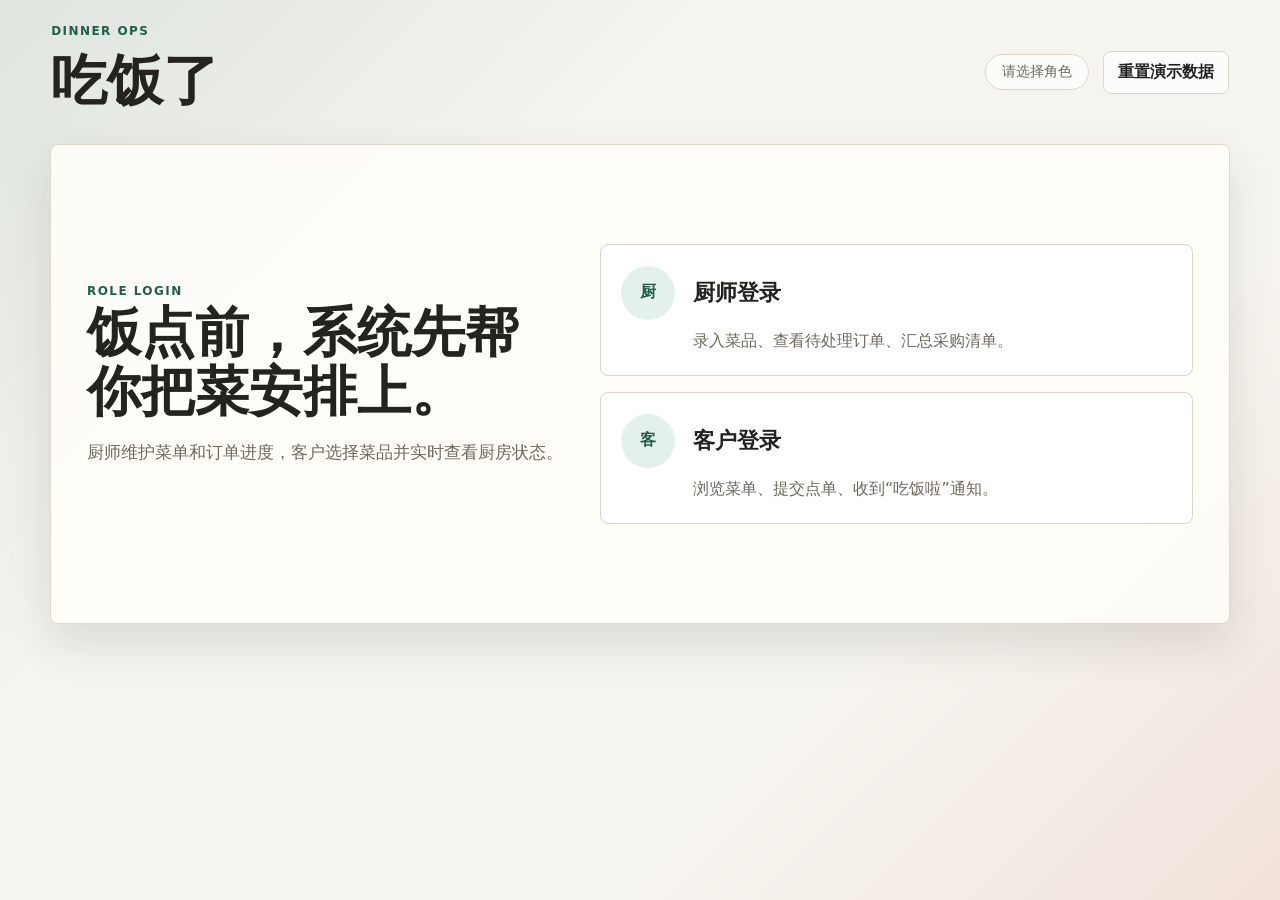
==== index.html @ 7834feff "Build meal ordering web system" ====
<!doctype html>
<html lang="zh-CN">
  <head>
    <meta charset="UTF-8" />
    <meta name="viewport" content="width=device-width, initial-scale=1.0" />
    <title>吃饭了</title>
    <link rel="stylesheet" href="./styles.css" />
  </head>
  <body>
    <header class="topbar">
      <div>
        <p class="eyebrow">Dinner Ops</p>
        <h1>吃饭了</h1>
      </div>
      <div class="session-actions">
        <span id="currentRole" class="role-chip">请选择角色</span>
        <button id="resetDemo" class="ghost-button" type="button">重置演示数据</button>
      </div>
    </header>

    <main class="app-shell">
      <section class="login-panel" id="loginPanel" aria-labelledby="loginTitle">
        <div class="intro">
          <p class="eyebrow">Role Login</p>
          <h2 id="loginTitle">饭点前，系统先帮你把菜安排上。</h2>
          <p>厨师维护菜单和订单进度，客户选择菜品并实时查看厨房状态。</p>
        </div>
        <div class="role-grid">
          <button class="role-card" data-role="chef" type="button">
            <span class="role-icon">厨</span>
            <strong>厨师登录</strong>
            <span>录入菜品、查看待处理订单、汇总采购清单。</span>
          </button>
          <button class="role-card" data-role="customer" type="button">
            <span class="role-icon">客</span>
            <strong>客户登录</strong>
            <span>浏览菜单、提交点单、收到“吃饭啦”通知。</span>
          </button>
        </div>
      </section>

      <section class="workspace hidden" id="chefWorkspace" aria-labelledby="chefTitle">
        <div class="workspace-head">
          <div>
            <p class="eyebrow">Chef Console</p>
            <h2 id="chefTitle">厨房工作台</h2>
          </div>
          <button class="ghost-button" data-action="logout" type="button">切换角色</button>
        </div>

        <div class="dashboard-grid">
          <aside class="side-panel">
            <h3>新增菜品</h3>
            <form id="dishForm" class="dish-form">
              <label>
                菜品名称
                <input name="name" required placeholder="例如：番茄牛腩" />
              </label>
              <label>
                材料清单
                <textarea name="ingredients" required placeholder="番茄、牛腩、土豆、葱姜"></textarea>
              </label>
              <div class="two-col">
                <label>
                  制作时长
                  <input name="minutes" type="number" min="1" required placeholder="35" />
                </label>
                <label>
                  难易程度
                  <select name="difficulty" required>
                    <option value="简单">简单</option>
                    <option value="中等">中等</option>
                    <option value="困难">困难</option>
                  </select>
                </label>
              </div>
              <button class="primary-button" type="submit">保存菜品</button>
            </form>
          </aside>

          <div class="content-stack">
            <section class="panel">
              <div class="panel-title">
                <h3>菜单管理</h3>
                <span id="dishCount"></span>
              </div>
              <div id="chefDishList" class="dish-list"></div>
            </section>

            <section class="panel">
              <div class="panel-title">
                <h3>订单消息</h3>
                <span id="orderCount"></span>
              </div>
              <div id="chefOrderList" class="order-list"></div>
            </section>

            <section class="panel">
              <div class="panel-title">
                <h3>待采购清单</h3>
                <span>来自未完成订单</span>
              </div>
              <div id="shoppingList" class="shopping-list"></div>
            </section>
          </div>
        </div>
      </section>

      <section class="workspace hidden" id="customerWorkspace" aria-labelledby="customerTitle">
        <div class="workspace-head">
          <div>
            <p class="eyebrow">Customer Console</p>
            <h2 id="customerTitle">今日点单</h2>
          </div>
          <button class="ghost-button" data-action="logout" type="button">切换角色</button>
        </div>

        <div class="dashboard-grid customer-grid">
          <section class="panel">
            <div class="panel-title">
              <h3>可点菜单</h3>
              <span>选择喜欢的菜</span>
            </div>
            <div id="customerDishList" class="dish-list menu-grid"></div>
          </section>

          <aside class="side-panel">
            <h3>提交订单</h3>
            <form id="orderForm" class="dish-form">
              <label>
                你的称呼
                <input name="customer" required placeholder="例如：小张" />
              </label>
              <label>
                备注
                <textarea name="note" placeholder="少油少辣、米饭多一点"></textarea>
              </label>
              <div id="selectedDishes" class="selected-dishes">还未选择菜品</div>
              <button class="primary-button" type="submit">下单通知厨师</button>
            </form>
          </aside>
        </div>

        <section class="panel">
          <div class="panel-title">
            <h3>我的订单进度</h3>
            <span id="customerOrderCount"></span>
          </div>
          <div id="customerOrderList" class="order-list"></div>
        </section>
      </section>
    </main>

    <div id="toast" class="toast hidden" role="status" aria-live="polite"></div>

    <script src="./app.js"></script>
  </body>
</html>
---- styles.css ----
:root {
  color-scheme: light;
  --bg: #f6f4ef;
  --surface: #fffefa;
  --surface-strong: #ffffff;
  --ink: #25231f;
  --muted: #6e685d;
  --line: #ddd6c8;
  --primary: #2f7d62;
  --primary-strong: #1f604b;
  --accent: #c94c32;
  --warning: #a26a18;
  --shadow: 0 20px 45px rgba(45, 40, 30, 0.12);
}

* {
  box-sizing: border-box;
}

body {
  margin: 0;
  min-height: 100vh;
  background:
    linear-gradient(135deg, rgba(47, 125, 98, 0.12), transparent 34%),
    linear-gradient(315deg, rgba(201, 76, 50, 0.1), transparent 30%),
    var(--bg);
  color: var(--ink);
  font-family:
    Inter, ui-sans-serif, system-ui, -apple-system, BlinkMacSystemFont, "Segoe UI",
    "Noto Sans SC", sans-serif;
}

button,
input,
textarea,
select {
  font: inherit;
}

button {
  cursor: pointer;
}

.topbar {
  display: flex;
  align-items: center;
  justify-content: space-between;
  gap: 20px;
  padding: 24px clamp(18px, 4vw, 56px);
}

.topbar h1,
.workspace-head h2,
.intro h2 {
  margin: 0;
  letter-spacing: 0;
}

.topbar h1 {
  font-size: clamp(32px, 6vw, 56px);
}

.eyebrow {
  margin: 0 0 6px;
  color: var(--primary-strong);
  font-size: 12px;
  font-weight: 800;
  letter-spacing: 0.12em;
  text-transform: uppercase;
}

.session-actions,
.workspace-head,
.panel-title {
  display: flex;
  align-items: center;
  justify-content: space-between;
  gap: 14px;
}

.role-chip {
  min-width: 104px;
  border: 1px solid var(--line);
  border-radius: 999px;
  padding: 8px 12px;
  background: rgba(255, 255, 255, 0.72);
  color: var(--muted);
  font-size: 14px;
  text-align: center;
}

.app-shell {
  width: min(1180px, calc(100% - 32px));
  margin: 0 auto 48px;
}

.login-panel,
.workspace {
  background: rgba(255, 254, 250, 0.88);
  border: 1px solid rgba(221, 214, 200, 0.92);
  border-radius: 8px;
  box-shadow: var(--shadow);
  padding: clamp(20px, 4vw, 36px);
}

.login-panel {
  display: grid;
  grid-template-columns: minmax(0, 0.9fr) minmax(300px, 1.1fr);
  gap: 28px;
  align-items: center;
  min-height: 480px;
}

.intro h2 {
  max-width: 640px;
  font-size: clamp(30px, 5vw, 54px);
  line-height: 1.08;
}

.intro p:last-child {
  max-width: 540px;
  color: var(--muted);
  font-size: 17px;
  line-height: 1.7;
}

.role-grid {
  display: grid;
  gap: 16px;
}

.role-card {
  display: grid;
  grid-template-columns: 56px 1fr;
  gap: 8px 16px;
  align-items: center;
  width: 100%;
  min-height: 132px;
  border: 1px solid var(--line);
  border-radius: 8px;
  padding: 20px;
  background: var(--surface-strong);
  color: var(--ink);
  text-align: left;
  transition:
    transform 160ms ease,
    border-color 160ms ease,
    box-shadow 160ms ease;
}

.role-card:hover {
  transform: translateY(-2px);
  border-color: rgba(47, 125, 98, 0.45);
  box-shadow: 0 14px 28px rgba(47, 125, 98, 0.12);
}

.role-card strong {
  font-size: 22px;
}

.role-card span:last-child {
  grid-column: 2;
  color: var(--muted);
  line-height: 1.55;
}

.role-icon {
  display: grid;
  place-items: center;
  width: 54px;
  height: 54px;
  border-radius: 50%;
  background: #e4f1ea;
  color: var(--primary-strong);
  font-weight: 900;
}

.hidden {
  display: none !important;
}

.workspace {
  display: grid;
  gap: 22px;
}

.workspace-head h2 {
  font-size: clamp(26px, 4vw, 42px);
}

.dashboard-grid {
  display: grid;
  grid-template-columns: 340px minmax(0, 1fr);
  gap: 18px;
  align-items: start;
}

.customer-grid {
  grid-template-columns: minmax(0, 1fr) 340px;
}

.side-panel,
.panel {
  border: 1px solid var(--line);
  border-radius: 8px;
  background: var(--surface-strong);
  padding: 18px;
}

.side-panel {
  position: sticky;
  top: 16px;
}

h3 {
  margin: 0;
  font-size: 20px;
}

.panel-title {
  margin-bottom: 14px;
}

.panel-title span {
  color: var(--muted);
  font-size: 14px;
}

.content-stack {
  display: grid;
  gap: 18px;
}

.dish-form {
  display: grid;
  gap: 14px;
  margin-top: 16px;
}

label {
  display: grid;
  gap: 7px;
  color: var(--muted);
  font-size: 14px;
  font-weight: 700;
}

input,
textarea,
select {
  width: 100%;
  border: 1px solid var(--line);
  border-radius: 8px;
  padding: 11px 12px;
  background: #fffdfa;
  color: var(--ink);
  outline: none;
}

textarea {
  min-height: 92px;
  resize: vertical;
}

input:focus,
textarea:focus,
select:focus {
  border-color: var(--primary);
  box-shadow: 0 0 0 3px rgba(47, 125, 98, 0.14);
}

.two-col {
  display: grid;
  grid-template-columns: 1fr 1fr;
  gap: 12px;
}

.primary-button,
.ghost-button,
.status-button {
  border: 0;
  border-radius: 8px;
  min-height: 42px;
  padding: 10px 14px;
  font-weight: 800;
}

.primary-button {
  background: var(--primary);
  color: white;
}

.primary-button:hover {
  background: var(--primary-strong);
}

.ghost-button {
  border: 1px solid var(--line);
  background: rgba(255, 255, 255, 0.74);
  color: var(--ink);
}

.ghost-button:hover {
  border-color: var(--primary);
  color: var(--primary-strong);
}

.dish-list,
.order-list,
.shopping-list {
  display: grid;
  gap: 12px;
}

.menu-grid {
  grid-template-columns: repeat(auto-fit, minmax(220px, 1fr));
}

.dish-item,
.order-item,
.shopping-item {
  border: 1px solid #e9e2d6;
  border-radius: 8px;
  padding: 14px;
  background: #fffdf8;
}

.dish-item.selected {
  border-color: var(--primary);
  box-shadow: inset 0 0 0 2px rgba(47, 125, 98, 0.14);
}

.item-head {
  display: flex;
  justify-content: space-between;
  gap: 12px;
  align-items: start;
}

.item-head strong {
  font-size: 18px;
}

.meta-row {
  display: flex;
  flex-wrap: wrap;
  gap: 8px;
  margin: 10px 0;
}

.tag {
  border-radius: 999px;
  padding: 5px 9px;
  background: #edf3ef;
  color: var(--primary-strong);
  font-size: 12px;
  font-weight: 800;
}

.tag.warning {
  background: #fff2dc;
  color: var(--warning);
}

.muted {
  color: var(--muted);
  line-height: 1.55;
}

.inline-actions {
  display: flex;
  flex-wrap: wrap;
  gap: 8px;
  margin-top: 12px;
}

.status-button {
  background: #f2eee6;
  color: var(--ink);
}

.status-button.active,
.status-button:hover {
  background: var(--accent);
  color: white;
}

.delete-button {
  border: 0;
  background: transparent;
  color: var(--accent);
  font-weight: 800;
}

.selected-dishes {
  min-height: 48px;
  border: 1px dashed var(--line);
  border-radius: 8px;
  padding: 12px;
  color: var(--muted);
}

.progress {
  display: grid;
  grid-template-columns: repeat(4, 1fr);
  gap: 6px;
  margin-top: 12px;
}

.progress span {
  min-height: 8px;
  border-radius: 999px;
  background: #e7dfd1;
}

.progress span.done {
  background: var(--primary);
}

.toast {
  position: fixed;
  right: 18px;
  bottom: 18px;
  max-width: min(420px, calc(100% - 36px));
  border-radius: 8px;
  padding: 14px 16px;
  background: var(--ink);
  color: white;
  box-shadow: var(--shadow);
  font-weight: 800;
}

.empty {
  border: 1px dashed var(--line);
  border-radius: 8px;
  padding: 18px;
  color: var(--muted);
  text-align: center;
}

@media (max-width: 860px) {
  .topbar,
  .session-actions,
  .workspace-head {
    align-items: flex-start;
    flex-direction: column;
  }

  .login-panel,
  .dashboard-grid,
  .customer-grid {
    grid-template-columns: 1fr;
  }

  .side-panel {
    position: static;
  }

  .menu-grid {
    grid-template-columns: 1fr;
  }
}

@media (max-width: 560px) {
  .role-card {
    grid-template-columns: 1fr;
  }

  .role-card span:last-child {
    grid-column: 1;
  }

  .two-col,
  .progress {
    grid-template-columns: 1fr;
  }
}
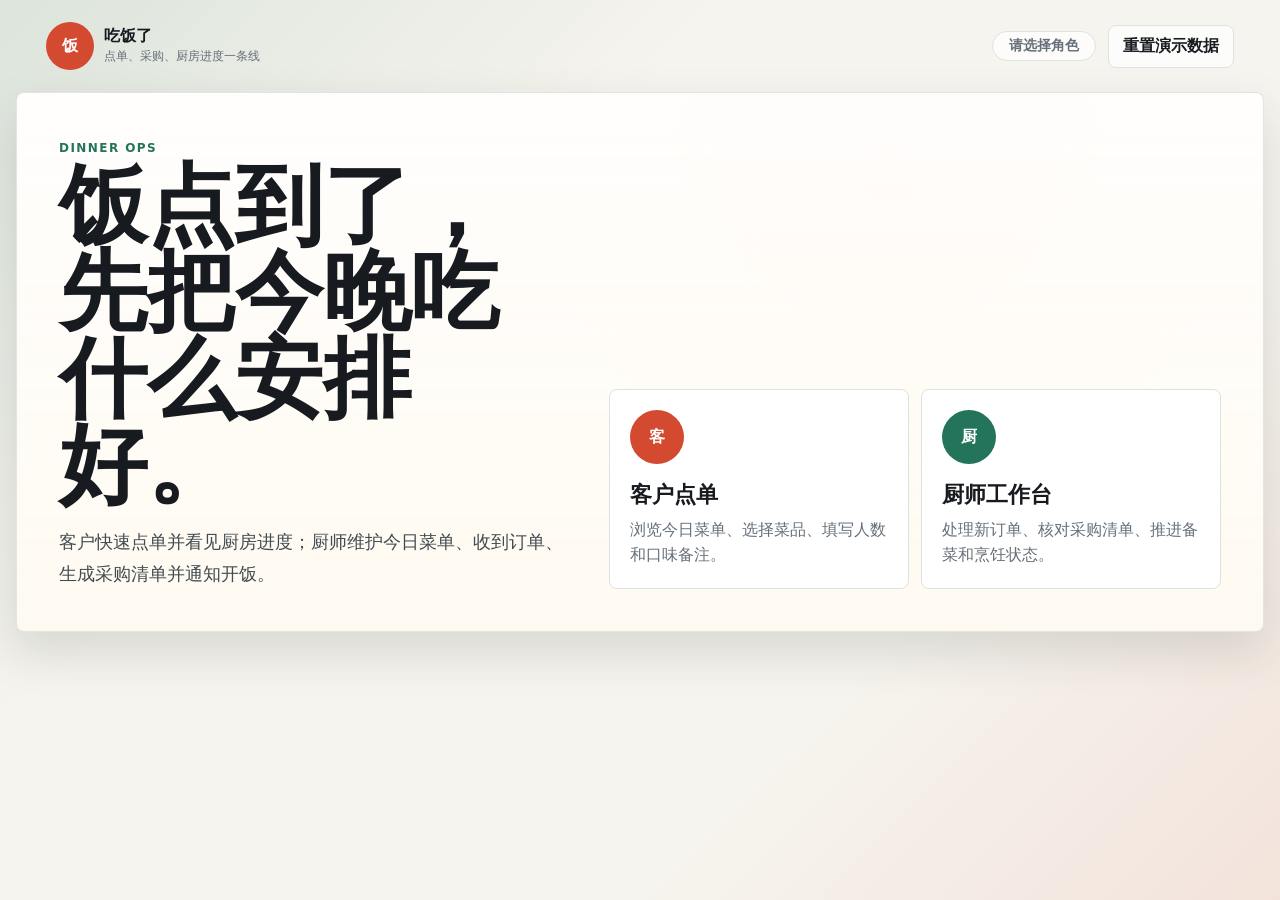
==== commit c9a0d8e5: "Implement meal ordering MVP" ====
--- a/index.html
+++ b/index.html
@@ -8,9 +8,12 @@
   </head>
   <body>
     <header class="topbar">
-      <div>
-        <p class="eyebrow">Dinner Ops</p>
-        <h1>吃饭了</h1>
+      <div class="brand">
+        <div class="logo" aria-hidden="true">饭</div>
+        <div>
+          <strong>吃饭了</strong>
+          <span>点单、采购、厨房进度一条线</span>
+        </div>
       </div>
       <div class="session-actions">
         <span id="currentRole" class="role-chip">请选择角色</span>
@@ -20,134 +23,209 @@
 
     <main class="app-shell">
       <section class="login-panel" id="loginPanel" aria-labelledby="loginTitle">
-        <div class="intro">
-          <p class="eyebrow">Role Login</p>
-          <h2 id="loginTitle">饭点前，系统先帮你把菜安排上。</h2>
-          <p>厨师维护菜单和订单进度，客户选择菜品并实时查看厨房状态。</p>
+        <div class="cover-copy">
+          <p class="eyebrow">Dinner Ops</p>
+          <h1 id="loginTitle">饭点到了，先把今晚吃什么安排好。</h1>
+          <p>
+            客户快速点单并看见厨房进度；厨师维护今日菜单、收到订单、生成采购清单并通知开饭。
+          </p>
         </div>
         <div class="role-grid">
-          <button class="role-card" data-role="chef" type="button">
-            <span class="role-icon">厨</span>
-            <strong>厨师登录</strong>
-            <span>录入菜品、查看待处理订单、汇总采购清单。</span>
-          </button>
           <button class="role-card" data-role="customer" type="button">
             <span class="role-icon">客</span>
-            <strong>客户登录</strong>
-            <span>浏览菜单、提交点单、收到“吃饭啦”通知。</span>
+            <strong>客户点单</strong>
+            <span>浏览今日菜单、选择菜品、填写人数和口味备注。</span>
           </button>
+          <button class="role-card" data-role="chef" type="button">
+            <span class="role-icon chef">厨</span>
+            <strong>厨师工作台</strong>
+            <span>处理新订单、核对采购清单、推进备菜和烹饪状态。</span>
+          </button>
         </div>
       </section>
 
-      <section class="workspace hidden" id="chefWorkspace" aria-labelledby="chefTitle">
-        <div class="workspace-head">
-          <div>
-            <p class="eyebrow">Chef Console</p>
-            <h2 id="chefTitle">厨房工作台</h2>
-          </div>
-          <button class="ghost-button" data-action="logout" type="button">切换角色</button>
-        </div>
-
-        <div class="dashboard-grid">
-          <aside class="side-panel">
-            <h3>新增菜品</h3>
-            <form id="dishForm" class="dish-form">
-              <label>
-                菜品名称
-                <input name="name" required placeholder="例如：番茄牛腩" />
-              </label>
-              <label>
-                材料清单
-                <textarea name="ingredients" required placeholder="番茄、牛腩、土豆、葱姜"></textarea>
-              </label>
-              <div class="two-col">
+      <section class="workspace customer-workspace hidden" id="customerWorkspace" aria-labelledby="customerTitle">
+        <div class="phone-frame">
+          <div class="phone-screen">
+            <div class="mobile-status"><span>18:05</span><span>5G 100%</span></div>
+            <div class="app-top">
+              <div class="brand compact">
+                <div class="logo" aria-hidden="true">饭</div>
+                <div>
+                  <strong id="customerTitle">吃饭了</strong>
+                  <span id="customerSubtitle">今日菜单准备中</span>
+                </div>
+              </div>
+              <button class="icon-button" data-action="logout" type="button" aria-label="切换角色">↔</button>
+            </div>
+
+            <section class="hero-panel">
+              <h2>饭点到了，先选想吃的菜。</h2>
+              <div class="hero-row">
+                <span id="customerEta">下单后厨师会同步采购和制作进度</span>
+                <button class="light-button" type="button" data-scroll-orders>看进度</button>
+              </div>
+            </section>
+
+            <nav id="categoryTabs" class="tabs" aria-label="菜品分类"></nav>
+            <div id="customerDishList" class="dish-list customer-menu"></div>
+
+            <aside class="order-sheet" aria-labelledby="orderSheetTitle">
+              <div class="sheet-grip" aria-hidden="true"></div>
+              <h3 id="orderSheetTitle">确认点单</h3>
+              <form id="orderForm" class="form-stack">
                 <label>
-                  制作时长
-                  <input name="minutes" type="number" min="1" required placeholder="35" />
+                  你的称呼
+                  <input name="customer" required placeholder="例如：小张" />
                 </label>
                 <label>
-                  难易程度
-                  <select name="difficulty" required>
-                    <option value="简单">简单</option>
-                    <option value="中等">中等</option>
-                    <option value="困难">困难</option>
-                  </select>
+                  用餐人数
+                  <input name="people" type="number" min="1" max="20" value="2" required />
                 </label>
-              </div>
-              <button class="primary-button" type="submit">保存菜品</button>
-            </form>
-          </aside>
-
-          <div class="content-stack">
-            <section class="panel">
-              <div class="panel-title">
-                <h3>菜单管理</h3>
-                <span id="dishCount"></span>
-              </div>
-              <div id="chefDishList" class="dish-list"></div>
-            </section>
-
-            <section class="panel">
-              <div class="panel-title">
-                <h3>订单消息</h3>
-                <span id="orderCount"></span>
-              </div>
-              <div id="chefOrderList" class="order-list"></div>
-            </section>
-
-            <section class="panel">
-              <div class="panel-title">
-                <h3>待采购清单</h3>
-                <span>来自未完成订单</span>
-              </div>
-              <div id="shoppingList" class="shopping-list"></div>
+                <label>
+                  口味备注
+                  <textarea name="note" placeholder="少油少辣、米饭多一点"></textarea>
+                </label>
+                <div id="selectedDishes" class="selected-dishes">还未选择菜品</div>
+                <button class="cta-button" type="submit">下单通知厨师</button>
+              </form>
+            </aside>
+
+            <section class="progress-section" id="customerOrders">
+              <div class="section-title">
+                <div>
+                  <p class="eyebrow">Order Status</p>
+                  <h3>我的订单进度</h3>
+                </div>
+                <span id="customerOrderCount" class="tag">0 单</span>
+              </div>
+              <div id="customerOrderList" class="order-list"></div>
             </section>
           </div>
         </div>
       </section>
 
-      <section class="workspace hidden" id="customerWorkspace" aria-labelledby="customerTitle">
-        <div class="workspace-head">
-          <div>
-            <p class="eyebrow">Customer Console</p>
-            <h2 id="customerTitle">今日点单</h2>
+      <section class="workspace chef-workspace hidden" id="chefWorkspace" aria-labelledby="chefTitle">
+        <div class="desktop-app">
+          <div class="desktop-top">
+            <div class="brand">
+              <div class="logo chef" aria-hidden="true">厨</div>
+              <div>
+                <strong id="chefTitle">厨房工作台</strong>
+                <span>晚饭档 18:00 - 20:00</span>
+              </div>
+            </div>
+            <div class="session-actions">
+              <span id="chefActiveCount" class="tag">0 个订单进行中</span>
+              <button class="ghost-button" data-action="logout" type="button">切换角色</button>
+            </div>
           </div>
-          <button class="ghost-button" data-action="logout" type="button">切换角色</button>
-        </div>
-
-        <div class="dashboard-grid customer-grid">
-          <section class="panel">
-            <div class="panel-title">
-              <h3>可点菜单</h3>
-              <span>选择喜欢的菜</span>
-            </div>
-            <div id="customerDishList" class="dish-list menu-grid"></div>
-          </section>
-
-          <aside class="side-panel">
-            <h3>提交订单</h3>
-            <form id="orderForm" class="dish-form">
-              <label>
-                你的称呼
-                <input name="customer" required placeholder="例如：小张" />
-              </label>
-              <label>
-                备注
-                <textarea name="note" placeholder="少油少辣、米饭多一点"></textarea>
-              </label>
-              <div id="selectedDishes" class="selected-dishes">还未选择菜品</div>
-              <button class="primary-button" type="submit">下单通知厨师</button>
-            </form>
-          </aside>
-        </div>
-
-        <section class="panel">
-          <div class="panel-title">
-            <h3>我的订单进度</h3>
-            <span id="customerOrderCount"></span>
+
+          <div class="desktop-body">
+            <aside class="sidebar">
+              <p class="eyebrow">Chef Console</p>
+              <nav class="nav" aria-label="厨师导航">
+                <a class="nav-item active" href="#chefOrders"><span>单</span>订单看板</a>
+                <a class="nav-item" href="#chefShopping"><span>购</span>采购清单</a>
+                <a class="nav-item" href="#chefMenu"><span>菜</span>菜单管理</a>
+              </nav>
+            </aside>
+
+            <div class="workarea">
+              <section class="metrics" aria-label="厨房概览">
+                <div class="metric"><span>新订单</span><strong id="newOrderMetric">0</strong></div>
+                <div class="metric"><span>待采购材料</span><strong id="shoppingMetric">0</strong></div>
+                <div class="metric"><span>今日可点</span><strong id="availableDishMetric">0</strong></div>
+              </section>
+
+              <section id="chefOrders" class="panel-block">
+                <div class="section-title">
+                  <div>
+                    <p class="eyebrow">Orders</p>
+                    <h3>订单看板</h3>
+                  </div>
+                  <span id="orderCount" class="tag">0 单</span>
+                </div>
+                <div id="chefOrderLanes" class="kanban"></div>
+              </section>
+
+              <section id="chefShopping" class="panel-block">
+                <div class="section-title">
+                  <div>
+                    <p class="eyebrow">Shopping</p>
+                    <h3>待采购清单</h3>
+                  </div>
+                  <span class="tag warning">来自未完成订单</span>
+                </div>
+                <div id="shoppingList" class="shopping-list"></div>
+              </section>
+
+              <section id="chefMenu" class="split panel-block">
+                <div>
+                  <div class="section-title">
+                    <div>
+                      <p class="eyebrow">Menu</p>
+                      <h3>菜单管理</h3>
+                    </div>
+                    <span id="dishCount" class="tag">0 道菜</span>
+                  </div>
+                  <div id="chefDishList" class="menu-admin-list"></div>
+                </div>
+
+                <aside class="editor-panel">
+                  <h3 id="dishFormTitle">新增菜品</h3>
+                  <form id="dishForm" class="form-stack">
+                    <input name="id" type="hidden" />
+                    <label>
+                      菜品名称
+                      <input name="name" required placeholder="例如：番茄牛腩" />
+                    </label>
+                    <label>
+                      分类
+                      <select name="category" required>
+                        <option value="推荐">推荐</option>
+                        <option value="家常菜">家常菜</option>
+                        <option value="快手菜">快手菜</option>
+                        <option value="汤">汤</option>
+                        <option value="主食">主食</option>
+                      </select>
+                    </label>
+                    <label>
+                      菜品描述
+                      <textarea name="description" required placeholder="适合几人、口味特点、注意事项"></textarea>
+                    </label>
+                    <label>
+                      材料清单
+                      <textarea name="ingredients" required placeholder="番茄 x2 个&#10;牛腩 x500 g&#10;土豆 x1 个"></textarea>
+                    </label>
+                    <div class="two-col">
+                      <label>
+                        制作时长
+                        <input name="minutes" type="number" min="1" required placeholder="35" />
+                      </label>
+                      <label>
+                        难易程度
+                        <select name="difficulty" required>
+                          <option value="简单">简单</option>
+                          <option value="中等">中等</option>
+                          <option value="复杂">复杂</option>
+                        </select>
+                      </label>
+                    </div>
+                    <label class="checkbox-row">
+                      <input name="availableToday" type="checkbox" checked />
+                      今日可点
+                    </label>
+                    <div class="inline-actions">
+                      <button class="primary-button" type="submit">保存菜品</button>
+                      <button id="cancelEditDish" class="ghost-button" type="button">取消编辑</button>
+                    </div>
+                  </form>
+                </aside>
+              </section>
+            </div>
           </div>
-          <div id="customerOrderList" class="order-list"></div>
-        </section>
+        </div>
       </section>
     </main>
 
--- a/styles.css
+++ b/styles.css
@@ -1,29 +1,40 @@
 :root {
   color-scheme: light;
-  --bg: #f6f4ef;
-  --surface: #fffefa;
-  --surface-strong: #ffffff;
-  --ink: #25231f;
-  --muted: #6e685d;
-  --line: #ddd6c8;
-  --primary: #2f7d62;
-  --primary-strong: #1f604b;
-  --accent: #c94c32;
-  --warning: #a26a18;
-  --shadow: 0 20px 45px rgba(45, 40, 30, 0.12);
+  --ink: #171b1f;
+  --muted: #66707a;
+  --subtle: #8b949e;
+  --paper: #fffaf1;
+  --surface: #ffffff;
+  --wash: #f3f7f4;
+  --line: #dde4df;
+  --green: #23745a;
+  --green-strong: #195844;
+  --green-soft: #dff0e8;
+  --tomato: #d34a31;
+  --tomato-soft: #ffe4dc;
+  --amber: #cc8a1d;
+  --amber-soft: #fff0cf;
+  --blue: #386b9f;
+  --blue-soft: #e3eef9;
+  --shadow: 0 20px 48px rgba(31, 45, 38, 0.14);
+  --radius: 8px;
 }
 
 * {
   box-sizing: border-box;
+}
+
+html {
+  scroll-behavior: smooth;
 }
 
 body {
   margin: 0;
   min-height: 100vh;
   background:
-    linear-gradient(135deg, rgba(47, 125, 98, 0.12), transparent 34%),
-    linear-gradient(315deg, rgba(201, 76, 50, 0.1), transparent 30%),
-    var(--bg);
+    linear-gradient(135deg, rgba(35, 116, 90, 0.12), transparent 34%),
+    linear-gradient(315deg, rgba(211, 74, 49, 0.1), transparent 30%),
+    #f6f4ee;
   color: var(--ink);
   font-family:
     Inter, ui-sans-serif, system-ui, -apple-system, BlinkMacSystemFont, "Segoe UI",
@@ -41,105 +52,161 @@
   cursor: pointer;
 }
 
+a {
+  color: inherit;
+  text-decoration: none;
+}
+
+h1,
+h2,
+h3,
+p {
+  margin-top: 0;
+}
+
+.hidden {
+  display: none !important;
+}
+
 .topbar {
   display: flex;
   align-items: center;
   justify-content: space-between;
   gap: 20px;
-  padding: 24px clamp(18px, 4vw, 56px);
-}
-
-.topbar h1,
-.workspace-head h2,
-.intro h2 {
-  margin: 0;
-  letter-spacing: 0;
-}
-
-.topbar h1 {
-  font-size: clamp(32px, 6vw, 56px);
+  padding: 22px clamp(16px, 4vw, 46px);
+}
+
+.brand {
+  display: flex;
+  align-items: center;
+  gap: 10px;
+}
+
+.brand.compact .logo {
+  width: 42px;
+  height: 42px;
+}
+
+.brand strong {
+  display: block;
+  line-height: 1.1;
+}
+
+.brand span {
+  color: var(--muted);
+  font-size: 12px;
+}
+
+.logo {
+  display: grid;
+  place-items: center;
+  width: 48px;
+  height: 48px;
+  border-radius: 50%;
+  background: var(--tomato);
+  color: #fff;
+  font-weight: 950;
+}
+
+.logo.chef,
+.role-icon.chef {
+  background: var(--green);
+}
+
+.session-actions {
+  display: flex;
+  align-items: center;
+  gap: 12px;
+}
+
+.role-chip,
+.tag,
+.mini,
+.amount {
+  display: inline-flex;
+  align-items: center;
+  min-height: 28px;
+  border-radius: 999px;
+  padding: 5px 10px;
+  background: var(--green-soft);
+  color: var(--green);
+  font-size: 12px;
+  font-weight: 850;
+  white-space: nowrap;
+}
+
+.role-chip {
+  min-width: 104px;
+  justify-content: center;
+  border: 1px solid var(--line);
+  background: rgba(255, 255, 255, 0.76);
+  color: var(--muted);
+  font-size: 14px;
+}
+
+.tag.warning {
+  background: var(--amber-soft);
+  color: #664512;
+}
+
+.app-shell {
+  width: min(1440px, calc(100% - 32px));
+  margin: 0 auto 64px;
+}
+
+.login-panel {
+  display: grid;
+  grid-template-columns: minmax(0, 0.92fr) minmax(340px, 1.08fr);
+  gap: 28px;
+  min-height: 540px;
+  align-items: end;
+  padding: clamp(24px, 4vw, 42px);
+  border: 1px solid rgba(221, 228, 223, 0.9);
+  border-radius: var(--radius);
+  background:
+    linear-gradient(180deg, rgba(255, 255, 255, 0.86), rgba(255, 250, 241, 0.94)),
+    radial-gradient(circle at 70% 18%, rgba(255, 228, 220, 0.7), transparent 34%),
+    var(--paper);
+  box-shadow: var(--shadow);
 }
 
 .eyebrow {
-  margin: 0 0 6px;
-  color: var(--primary-strong);
+  margin: 0 0 8px;
+  color: var(--green);
   font-size: 12px;
-  font-weight: 800;
+  font-weight: 900;
   letter-spacing: 0.12em;
   text-transform: uppercase;
 }
 
-.session-actions,
-.workspace-head,
-.panel-title {
-  display: flex;
-  align-items: center;
-  justify-content: space-between;
-  gap: 14px;
-}
-
-.role-chip {
-  min-width: 104px;
-  border: 1px solid var(--line);
-  border-radius: 999px;
-  padding: 8px 12px;
-  background: rgba(255, 255, 255, 0.72);
-  color: var(--muted);
-  font-size: 14px;
-  text-align: center;
-}
-
-.app-shell {
-  width: min(1180px, calc(100% - 32px));
-  margin: 0 auto 48px;
-}
-
-.login-panel,
-.workspace {
-  background: rgba(255, 254, 250, 0.88);
-  border: 1px solid rgba(221, 214, 200, 0.92);
-  border-radius: 8px;
-  box-shadow: var(--shadow);
-  padding: clamp(20px, 4vw, 36px);
-}
-
-.login-panel {
-  display: grid;
-  grid-template-columns: minmax(0, 0.9fr) minmax(300px, 1.1fr);
-  gap: 28px;
-  align-items: center;
-  min-height: 480px;
-}
-
-.intro h2 {
-  max-width: 640px;
-  font-size: clamp(30px, 5vw, 54px);
-  line-height: 1.08;
-}
-
-.intro p:last-child {
-  max-width: 540px;
-  color: var(--muted);
-  font-size: 17px;
-  line-height: 1.7;
+.cover-copy h1 {
+  max-width: 680px;
+  margin-bottom: 18px;
+  font-size: clamp(42px, 7vw, 88px);
+  line-height: 0.98;
+  letter-spacing: 0;
+}
+
+.cover-copy p:last-child {
+  max-width: 620px;
+  margin-bottom: 0;
+  color: #424b52;
+  font-size: 18px;
+  line-height: 1.75;
 }
 
 .role-grid {
   display: grid;
-  gap: 16px;
+  grid-template-columns: repeat(2, minmax(0, 1fr));
+  gap: 12px;
 }
 
 .role-card {
-  display: grid;
-  grid-template-columns: 56px 1fr;
-  gap: 8px 16px;
-  align-items: center;
-  width: 100%;
-  min-height: 132px;
-  border: 1px solid var(--line);
-  border-radius: 8px;
+  min-height: 188px;
+  border: 1px solid var(--line);
+  border-radius: var(--radius);
   padding: 20px;
-  background: var(--surface-strong);
+  background: var(--surface);
   color: var(--ink);
   text-align: left;
   transition:
@@ -150,18 +217,8 @@
 
 .role-card:hover {
   transform: translateY(-2px);
-  border-color: rgba(47, 125, 98, 0.45);
-  box-shadow: 0 14px 28px rgba(47, 125, 98, 0.12);
-}
-
-.role-card strong {
-  font-size: 22px;
-}
-
-.role-card span:last-child {
-  grid-column: 2;
-  color: var(--muted);
-  line-height: 1.55;
+  border-color: rgba(35, 116, 90, 0.28);
+  box-shadow: 0 14px 34px rgba(31, 45, 38, 0.12);
 }
 
 .role-icon {
@@ -169,80 +226,264 @@
   place-items: center;
   width: 54px;
   height: 54px;
+  margin-bottom: 16px;
   border-radius: 50%;
-  background: #e4f1ea;
-  color: var(--primary-strong);
+  background: var(--tomato);
+  color: #fff;
+  font-weight: 950;
+}
+
+.role-card strong {
+  display: block;
+  margin-bottom: 8px;
+  font-size: 22px;
+}
+
+.role-card span:last-child {
+  color: var(--muted);
+  line-height: 1.55;
+}
+
+.workspace {
+  display: block;
+}
+
+.phone-frame {
+  width: min(430px, 100%);
+  margin: 0 auto;
+  overflow: hidden;
+  border: 9px solid #1c2327;
+  border-radius: 34px;
+  background: #f8f8f4;
+  box-shadow: 0 18px 42px rgba(23, 27, 31, 0.22);
+}
+
+.phone-screen {
+  min-height: 760px;
+  padding: 18px;
+  background:
+    linear-gradient(180deg, rgba(255, 244, 225, 0.96), rgba(247, 250, 246, 0.98) 34%),
+    var(--wash);
+}
+
+.mobile-status,
+.app-top,
+.hero-row,
+.section-title,
+.item-head,
+.lane-title,
+.ingredient-row,
+.menu-row {
+  display: flex;
+  align-items: center;
+  justify-content: space-between;
+  gap: 12px;
+}
+
+.mobile-status {
+  margin-bottom: 20px;
+  color: #283039;
+  font-size: 12px;
+  font-weight: 800;
+}
+
+.app-top {
+  margin-bottom: 18px;
+}
+
+.icon-button {
+  display: grid;
+  place-items: center;
+  width: 40px;
+  height: 40px;
+  border: 1px solid var(--line);
+  border-radius: 50%;
+  background: #fff;
+  color: var(--green);
   font-weight: 900;
 }
 
-.hidden {
-  display: none !important;
-}
-
-.workspace {
-  display: grid;
-  gap: 22px;
-}
-
-.workspace-head h2 {
-  font-size: clamp(26px, 4vw, 42px);
-}
-
-.dashboard-grid {
-  display: grid;
-  grid-template-columns: 340px minmax(0, 1fr);
-  gap: 18px;
-  align-items: start;
-}
-
-.customer-grid {
-  grid-template-columns: minmax(0, 1fr) 340px;
-}
-
-.side-panel,
-.panel {
-  border: 1px solid var(--line);
-  border-radius: 8px;
-  background: var(--surface-strong);
+.hero-panel {
   padding: 18px;
-}
-
-.side-panel {
-  position: sticky;
-  top: 16px;
-}
-
-h3 {
+  border-radius: var(--radius);
+  background:
+    linear-gradient(135deg, rgba(35, 116, 90, 0.92), rgba(25, 88, 68, 0.96)),
+    var(--green);
+  color: #fff;
+}
+
+.hero-panel h2 {
+  max-width: 280px;
+  margin-bottom: 12px;
+  font-size: 28px;
+  line-height: 1.12;
+  letter-spacing: 0;
+}
+
+.hero-row span {
+  color: rgba(255, 255, 255, 0.76);
+  font-size: 13px;
+  line-height: 1.4;
+}
+
+.light-button {
+  border: 0;
+  border-radius: var(--radius);
+  padding: 11px 14px;
+  background: #fff;
+  color: var(--green);
+  font-weight: 900;
+  white-space: nowrap;
+}
+
+.tabs {
+  display: flex;
+  gap: 8px;
+  margin: 16px 0;
+  overflow-x: auto;
+  scrollbar-width: none;
+}
+
+.tabs::-webkit-scrollbar {
+  display: none;
+}
+
+.tab {
+  flex: 0 0 auto;
+  min-height: 34px;
+  border: 1px solid var(--line);
+  border-radius: 999px;
+  padding: 7px 12px;
+  background: #fff;
+  color: var(--muted);
+  font-size: 13px;
+  font-weight: 750;
+}
+
+.tab.active {
+  border-color: rgba(35, 116, 90, 0.2);
+  background: var(--green);
+  color: #fff;
+}
+
+.dish-list,
+.order-list,
+.shopping-list,
+.menu-admin-list,
+.form-stack,
+.steps {
+  display: grid;
+  gap: 12px;
+}
+
+.dish-card {
+  position: relative;
+  display: grid;
+  grid-template-columns: 82px minmax(0, 1fr);
+  gap: 12px;
+  margin-bottom: 12px;
+  padding: 12px;
+  border: 1px solid var(--line);
+  border-radius: var(--radius);
+  background: #fff;
+}
+
+.dish-card.selected {
+  border-color: rgba(35, 116, 90, 0.36);
+  box-shadow: inset 0 0 0 2px rgba(35, 116, 90, 0.16);
+}
+
+.dish-select-hit {
+  position: absolute;
+  inset: 0;
+  border: 0;
+  border-radius: var(--radius);
+  background: transparent;
+}
+
+.dish-card > *:not(.dish-select-hit) {
+  pointer-events: none;
+}
+
+.dish-art {
+  display: grid;
+  place-items: center;
+  width: 82px;
+  height: 82px;
+  border-radius: var(--radius);
+  background:
+    radial-gradient(circle at 38% 42%, #ffcd8d 0 18%, transparent 19%),
+    radial-gradient(circle at 64% 60%, #d34a31 0 15%, transparent 16%),
+    linear-gradient(135deg, #f6e1ba, #e3f0e8);
+  color: rgba(23, 27, 31, 0.62);
+  font-size: 26px;
+  font-weight: 950;
+}
+
+.dish-card h3,
+.section-title h3,
+.progress-card h3,
+.editor-panel h3 {
   margin: 0;
-  font-size: 20px;
-}
-
-.panel-title {
-  margin-bottom: 14px;
-}
-
-.panel-title span {
-  color: var(--muted);
-  font-size: 14px;
-}
-
-.content-stack {
-  display: grid;
-  gap: 18px;
-}
-
-.dish-form {
-  display: grid;
-  gap: 14px;
-  margin-top: 16px;
+}
+
+.dish-card h3 {
+  font-size: 17px;
+}
+
+.dish-card p {
+  margin: 6px 0 10px;
+  color: var(--muted);
+  font-size: 13px;
+  line-height: 1.45;
+}
+
+.meta-row {
+  display: flex;
+  flex-wrap: wrap;
+  gap: 6px;
+}
+
+.mini {
+  background: var(--wash);
+  color: #48525c;
+  font-weight: 700;
+}
+
+.select-indicator {
+  display: grid;
+  place-items: center;
+  min-width: 28px;
+  height: 28px;
+  border-radius: 999px;
+  background: var(--green-soft);
+  color: var(--green);
+  font-size: 12px;
+  font-weight: 900;
+}
+
+.order-sheet {
+  margin-top: 18px;
+  padding: 16px;
+  border-radius: 20px 20px var(--radius) var(--radius);
+  background: #fff;
+  box-shadow: 0 -14px 34px rgba(31, 45, 38, 0.12);
+}
+
+.sheet-grip {
+  width: 44px;
+  height: 5px;
+  margin: 0 auto 18px;
+  border-radius: 999px;
+  background: #d8ded9;
 }
 
 label {
   display: grid;
   gap: 7px;
-  color: var(--muted);
-  font-size: 14px;
-  font-weight: 700;
+  color: #3f4a52;
+  font-size: 13px;
+  font-weight: 800;
 }
 
 input,
@@ -250,48 +491,69 @@
 select {
   width: 100%;
   border: 1px solid var(--line);
-  border-radius: 8px;
+  border-radius: var(--radius);
   padding: 11px 12px;
-  background: #fffdfa;
-  color: var(--ink);
+  background: #fbfcfb;
+  color: #1e2529;
   outline: none;
 }
 
 textarea {
-  min-height: 92px;
+  min-height: 88px;
   resize: vertical;
 }
 
 input:focus,
 textarea:focus,
 select:focus {
-  border-color: var(--primary);
-  box-shadow: 0 0 0 3px rgba(47, 125, 98, 0.14);
-}
-
-.two-col {
-  display: grid;
-  grid-template-columns: 1fr 1fr;
-  gap: 12px;
-}
-
+  border-color: var(--green);
+  box-shadow: 0 0 0 3px rgba(35, 116, 90, 0.14);
+}
+
+.selected-dishes {
+  display: grid;
+  gap: 8px;
+  min-height: 48px;
+  border: 1px dashed var(--line);
+  border-radius: var(--radius);
+  padding: 12px;
+  color: var(--muted);
+}
+
+.selected-item {
+  display: flex;
+  justify-content: space-between;
+  gap: 10px;
+  padding: 11px 12px;
+  border-radius: var(--radius);
+  background: var(--green-soft);
+  color: var(--green);
+  font-weight: 850;
+}
+
+.cta-button,
 .primary-button,
 .ghost-button,
-.status-button {
+.small-button {
+  min-height: 42px;
+  border-radius: var(--radius);
+  padding: 10px 14px;
+  font-weight: 850;
+}
+
+.cta-button {
+  width: 100%;
+  min-height: 48px;
   border: 0;
-  border-radius: 8px;
-  min-height: 42px;
-  padding: 10px 14px;
-  font-weight: 800;
+  background: var(--tomato);
+  color: #fff;
+  font-weight: 950;
 }
 
 .primary-button {
-  background: var(--primary);
-  color: white;
-}
-
-.primary-button:hover {
-  background: var(--primary-strong);
+  border: 0;
+  background: var(--green);
+  color: #fff;
 }
 
 .ghost-button {
@@ -300,178 +562,377 @@
   color: var(--ink);
 }
 
-.ghost-button:hover {
-  border-color: var(--primary);
-  color: var(--primary-strong);
-}
-
-.dish-list,
-.order-list,
-.shopping-list {
-  display: grid;
+.small-button {
+  min-height: 32px;
+  border: 1px solid var(--line);
+  padding: 6px 10px;
+  background: #fff;
+  color: #48525c;
+  font-size: 12px;
+}
+
+.small-button.primary-action {
+  border-color: var(--green);
+  background: var(--green);
+  color: #fff;
+}
+
+.small-button.danger {
+  color: var(--tomato);
+}
+
+.progress-section {
+  margin-top: 22px;
+}
+
+.section-title {
+  margin-bottom: 14px;
+}
+
+.progress-card {
+  padding: 16px;
+  border: 1px solid var(--line);
+  border-radius: var(--radius);
+  background: #fff;
+}
+
+.progress-card h3 {
+  margin-bottom: 8px;
+  font-size: 22px;
+}
+
+.progress-card p {
+  color: var(--muted);
+  line-height: 1.5;
+}
+
+.notice {
+  margin: 14px 0;
+  padding: 14px;
+  border-radius: var(--radius);
+  background: var(--amber-soft);
+  color: #664512;
+  line-height: 1.55;
+}
+
+.step {
+  display: grid;
+  grid-template-columns: 28px minmax(0, 1fr) auto;
+  gap: 10px;
+  align-items: center;
+}
+
+.dot {
+  display: grid;
+  place-items: center;
+  width: 28px;
+  height: 28px;
+  border-radius: 50%;
+  background: #e8eee9;
+  color: var(--muted);
+  font-size: 12px;
+  font-weight: 900;
+}
+
+.step.done .dot,
+.step.active .dot {
+  background: var(--green);
+  color: #fff;
+}
+
+.step.active strong {
+  color: var(--green);
+}
+
+.step span:last-child {
+  color: var(--subtle);
+  font-size: 12px;
+}
+
+.desktop-app {
+  overflow: hidden;
+  border: 1px solid #cbd5d0;
+  border-radius: var(--radius);
+  background: #f7f9f7;
+  box-shadow: var(--shadow);
+}
+
+.desktop-top {
+  display: flex;
+  align-items: center;
+  justify-content: space-between;
+  gap: 20px;
+  padding: 16px 20px;
+  border-bottom: 1px solid var(--line);
+  background: #fff;
+}
+
+.desktop-body {
+  display: grid;
+  grid-template-columns: 224px minmax(0, 1fr);
+  min-height: 720px;
+}
+
+.sidebar {
+  padding: 18px;
+  border-right: 1px solid var(--line);
+  background: #fff;
+}
+
+.nav {
+  display: grid;
+  gap: 8px;
+  margin-top: 24px;
+}
+
+.nav-item {
+  display: flex;
+  align-items: center;
+  gap: 10px;
+  min-height: 42px;
+  border-radius: var(--radius);
+  padding: 10px 12px;
+  color: #515c65;
+  font-weight: 760;
+}
+
+.nav-item.active {
+  background: var(--green-soft);
+  color: var(--green);
+}
+
+.nav-item span {
+  display: grid;
+  place-items: center;
+  width: 24px;
+  height: 24px;
+  border-radius: 50%;
+  background: rgba(35, 116, 90, 0.12);
+}
+
+.workarea {
+  display: grid;
+  gap: 18px;
+  padding: 22px;
+}
+
+.metrics {
+  display: grid;
+  grid-template-columns: repeat(3, minmax(0, 1fr));
   gap: 12px;
 }
 
-.menu-grid {
-  grid-template-columns: repeat(auto-fit, minmax(220px, 1fr));
-}
-
-.dish-item,
-.order-item,
-.shopping-item {
-  border: 1px solid #e9e2d6;
-  border-radius: 8px;
+.metric,
+.panel-block,
+.editor-panel {
+  border: 1px solid var(--line);
+  border-radius: var(--radius);
+  background: #fff;
+}
+
+.metric {
+  padding: 16px;
+}
+
+.metric span {
+  color: var(--muted);
+  font-size: 13px;
+  font-weight: 800;
+}
+
+.metric strong {
+  display: block;
+  margin-top: 8px;
+  font-size: 30px;
+}
+
+.panel-block {
+  padding: 16px;
+}
+
+.kanban {
+  display: grid;
+  grid-template-columns: repeat(5, minmax(176px, 1fr));
+  gap: 12px;
+  overflow-x: auto;
+}
+
+.lane {
+  min-height: 360px;
+  padding: 12px;
+  border: 1px solid var(--line);
+  border-radius: var(--radius);
+  background: #fbfcfb;
+}
+
+.lane-title {
+  margin-bottom: 12px;
+  color: #3b464e;
+  font-weight: 900;
+}
+
+.order-card {
+  margin-bottom: 10px;
   padding: 14px;
-  background: #fffdf8;
-}
-
-.dish-item.selected {
-  border-color: var(--primary);
-  box-shadow: inset 0 0 0 2px rgba(47, 125, 98, 0.14);
-}
-
-.item-head {
-  display: flex;
-  justify-content: space-between;
-  gap: 12px;
-  align-items: start;
-}
-
-.item-head strong {
-  font-size: 18px;
-}
-
-.meta-row {
+  border: 1px solid var(--line);
+  border-radius: var(--radius);
+  background: #fff;
+}
+
+.order-card p,
+.ingredient-row p,
+.menu-row p {
+  margin: 6px 0 10px;
+  color: var(--muted);
+  font-size: 13px;
+  line-height: 1.5;
+}
+
+.order-actions,
+.inline-actions,
+.row-actions {
   display: flex;
   flex-wrap: wrap;
   gap: 8px;
-  margin: 10px 0;
-}
-
-.tag {
-  border-radius: 999px;
-  padding: 5px 9px;
-  background: #edf3ef;
-  color: var(--primary-strong);
-  font-size: 12px;
-  font-weight: 800;
-}
-
-.tag.warning {
-  background: #fff2dc;
-  color: var(--warning);
-}
-
-.muted {
-  color: var(--muted);
-  line-height: 1.55;
-}
-
-.inline-actions {
-  display: flex;
-  flex-wrap: wrap;
-  gap: 8px;
-  margin-top: 12px;
-}
-
-.status-button {
-  background: #f2eee6;
-  color: var(--ink);
-}
-
-.status-button.active,
-.status-button:hover {
-  background: var(--accent);
-  color: white;
-}
-
-.delete-button {
-  border: 0;
-  background: transparent;
-  color: var(--accent);
-  font-weight: 800;
-}
-
-.selected-dishes {
-  min-height: 48px;
+}
+
+.ingredient-row,
+.menu-row {
+  padding: 13px 0;
+  border-top: 1px solid var(--line);
+}
+
+.ingredient-row:first-child,
+.menu-row:first-child {
+  border-top: 0;
+  padding-top: 0;
+}
+
+.amount {
+  background: var(--blue-soft);
+  color: var(--blue);
+}
+
+.split {
+  display: grid;
+  grid-template-columns: minmax(0, 1fr) 330px;
+  gap: 14px;
+  align-items: start;
+}
+
+.editor-panel {
+  position: sticky;
+  top: 16px;
+  padding: 16px;
+}
+
+.two-col {
+  display: grid;
+  grid-template-columns: repeat(2, minmax(0, 1fr));
+  gap: 12px;
+}
+
+.checkbox-row {
+  display: flex;
+  align-items: center;
+  gap: 10px;
+}
+
+.checkbox-row input {
+  width: 18px;
+  height: 18px;
+}
+
+.empty {
   border: 1px dashed var(--line);
-  border-radius: 8px;
-  padding: 12px;
-  color: var(--muted);
-}
-
-.progress {
-  display: grid;
-  grid-template-columns: repeat(4, 1fr);
-  gap: 6px;
-  margin-top: 12px;
-}
-
-.progress span {
-  min-height: 8px;
-  border-radius: 999px;
-  background: #e7dfd1;
-}
-
-.progress span.done {
-  background: var(--primary);
+  border-radius: var(--radius);
+  padding: 16px;
+  color: var(--muted);
+  text-align: center;
 }
 
 .toast {
   position: fixed;
   right: 18px;
   bottom: 18px;
+  z-index: 10;
   max-width: min(420px, calc(100% - 36px));
-  border-radius: 8px;
+  border-radius: var(--radius);
   padding: 14px 16px;
   background: var(--ink);
-  color: white;
+  color: #fff;
   box-shadow: var(--shadow);
   font-weight: 800;
 }
 
-.empty {
-  border: 1px dashed var(--line);
-  border-radius: 8px;
-  padding: 18px;
-  color: var(--muted);
-  text-align: center;
-}
-
-@media (max-width: 860px) {
+@media (max-width: 1120px) {
+  .login-panel,
+  .desktop-body,
+  .split,
+  .metrics {
+    grid-template-columns: 1fr;
+  }
+
+  .sidebar {
+    display: none;
+  }
+
+  .editor-panel {
+    position: static;
+  }
+}
+
+@media (max-width: 720px) {
   .topbar,
-  .session-actions,
-  .workspace-head {
+  .desktop-top,
+  .session-actions {
     align-items: flex-start;
     flex-direction: column;
   }
 
-  .login-panel,
-  .dashboard-grid,
-  .customer-grid {
+  .app-shell {
+    width: min(100% - 20px, 1440px);
+  }
+
+  .login-panel {
+    min-height: auto;
+    padding: 22px;
+  }
+
+  .role-grid,
+  .two-col {
     grid-template-columns: 1fr;
   }
 
-  .side-panel {
-    position: static;
-  }
-
-  .menu-grid {
-    grid-template-columns: 1fr;
-  }
-}
-
-@media (max-width: 560px) {
-  .role-card {
-    grid-template-columns: 1fr;
-  }
-
-  .role-card span:last-child {
-    grid-column: 1;
-  }
-
-  .two-col,
-  .progress {
-    grid-template-columns: 1fr;
-  }
-}
+  .cover-copy h1 {
+    font-size: clamp(38px, 13vw, 58px);
+  }
+
+  .phone-frame {
+    border-width: 0;
+    border-radius: var(--radius);
+  }
+
+  .phone-screen {
+    min-height: auto;
+  }
+}
+
+@media (max-width: 460px) {
+  .dish-card {
+    grid-template-columns: 68px minmax(0, 1fr);
+  }
+
+  .dish-art {
+    width: 68px;
+    height: 68px;
+  }
+
+  .step {
+    grid-template-columns: 28px minmax(0, 1fr);
+  }
+
+  .step span:last-child {
+    grid-column: 2;
+  }
+}
